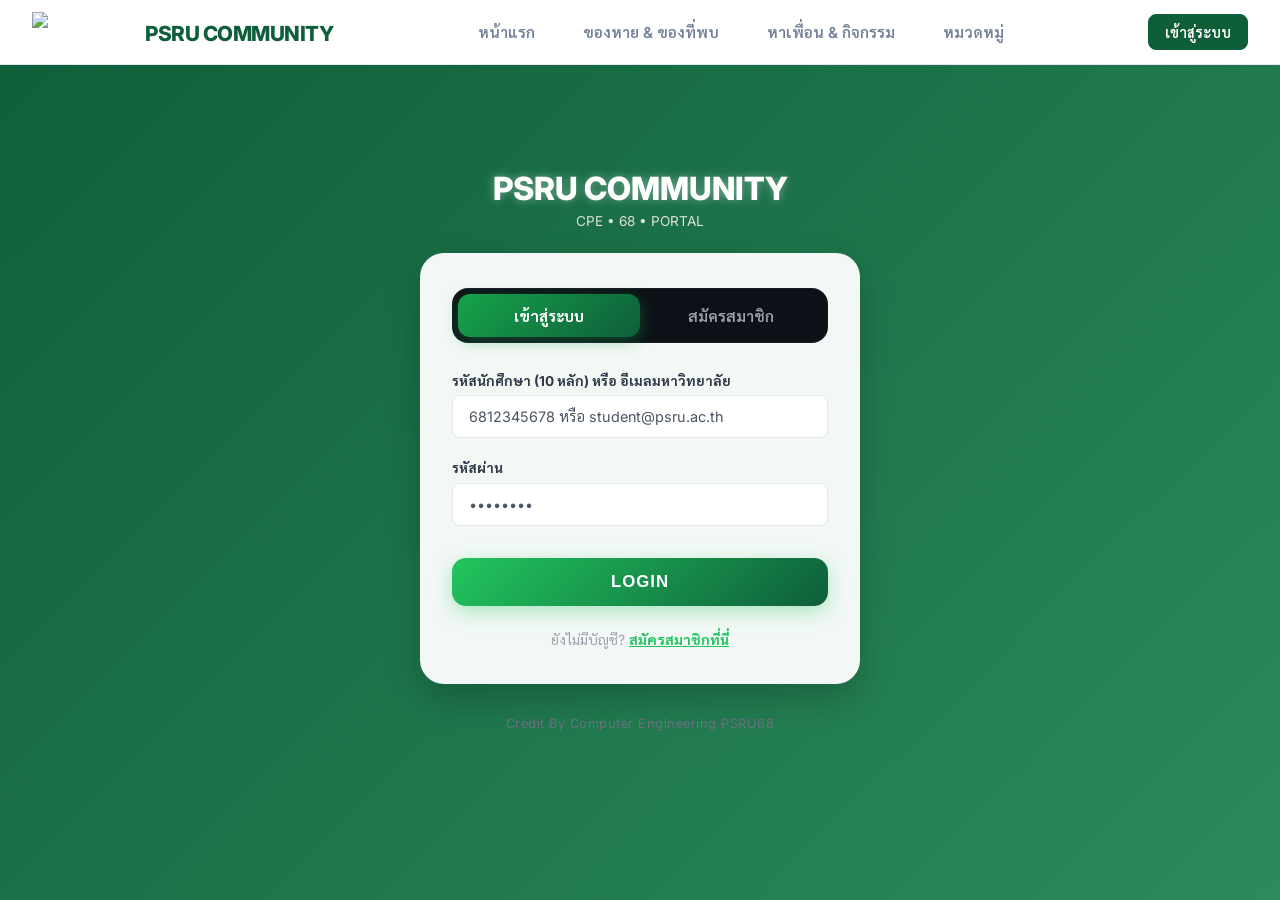
==== login.html @ f719db43 "fdasfsdkf" ====
<!DOCTYPE html>
<html lang="th">
<head>
    <meta charset="UTF-8" />
    <meta http-equiv="X-UA-Compatible" content="IE=edge" />
    <meta name="viewport" content="width=device-width, initial-scale=1.0" />
    <title>เข้าสู่ระบบ – PSRU Community</title>
    <meta name="description" content="เข้าสู่ระบบ PSRU Community เพื่อใช้บริการของหายได้คืน ค้นหาเพื่อน และกลุ่มกิจกรรม" />
    <!-- Google Fonts -->
    <link rel="preconnect" href="https://fonts.googleapis.com" />
    <link rel="preconnect" href="https://fonts.gstatic.com" crossorigin />
    <link href="https://fonts.googleapis.com/css2?family=Inter:wght@400;500;600;700;800&family=Sarabun:wght@400;500;600;700;800&display=swap" rel="stylesheet" />
    <!-- FontAwesome -->
    <link rel="stylesheet" href="https://cdnjs.cloudflare.com/ajax/libs/font-awesome/6.5.0/css/all.min.css" />
    <link rel="stylesheet" href="assets/css/style.css" />
</head>
<body class="auth-page">
    <!-- Top Navigation Bar -->
    <nav class="navbar" style="position: absolute; top: 0; left: 0; width: 100%;">
        <div class="nav-brand">
            <img src="https://reg.psru.ac.th/images/logo_psru.gif" alt="PSRU Logo" class="nav-logo-img" onerror="this.src='https://upload.wikimedia.org/wikipedia/th/4/4c/ตราประจำมหาวิทยาลัยราชภัฏพิบูลสงคราม.png';this.onerror=null;" />
            <h1 class="logo"><a href="index.html">PSRU COMMUNITY</a></h1>
        </div>
        <div class="nav-links-container">
            <ul class="nav-links">
                <li><a href="index.html" class="nav-link-item">หน้าแรก</a></li>
                <li><a href="index.html" class="nav-link-item">ของหาย & ของที่พบ</a></li>
                <li><a href="index.html" class="nav-link-item">หาเพื่อน & กิจกรรม</a></li>
                <li><a href="index.html" class="nav-link-item">หมวดหมู่</a></li>
            </ul>
        </div>
        <div class="nav-actions">
            <a href="login.html" class="auth-btn active" style="background:var(--primary-color);color:#ffffff;">เข้าสู่ระบบ</a>
        </div>
    </nav>

    <!-- Centered Form Wrapper -->
    <div class="auth-wrapper">


        <div class="auth-brand">
            <h1 class="brand-title">PSRU COMMUNITY</h1>
            <p class="brand-subtitle">CPE • 68 • PORTAL</p>
        </div>
        
        <div class="auth-card">
            <div class="auth-tabs">
                <a href="login.html" class="auth-tab active">เข้าสู่ระบบ</a>
                <a href="register.html" class="auth-tab">สมัครสมาชิก</a>
            </div>
            
            <form id="loginForm">
                <div class="form-group">
                    <label for="loginUsername">รหัสนักศึกษา (10 หลัก) หรือ อีเมลมหาวิทยาลัย</label>
                    <input type="text" id="loginUsername" name="username" placeholder="6812345678 หรือ student@psru.ac.th" required />
                </div>
                
                <div class="form-group">
                    <label for="loginPassword">รหัสผ่าน</label>
                    <input type="password" id="loginPassword" name="password" placeholder="••••••••" required />
                </div>
                
                <button type="submit" class="btn-submit">LOGIN</button>
            </form>
            
            <div class="auth-footer-link">
                ยังไม่มีบัญชี? <a href="register.html">สมัครสมาชิกที่นี่</a>
            </div>
        </div>
        
        <div class="auth-page-footer">
            Credit By Computer Engineering PSRU68
        </div>
    </div>

    <!-- Scripts -->
    <script src="assets/js/auth.js"></script>
</body>
</html>
---- assets/css/style.css ----
/* assets/css/style.css */
/* PSRU Green Premium Responsive Web Theme */

:root {
  --primary-color: #0E5E3A;       /* Deep Forest Green */
  --primary-hover: #074026;       /* Darker Forest Green */
  --accent-color: #2C8A5C;        /* Mid Active Green */
  --accent-light: #E8F5E9;        /* Light Highlight Green */
  --bg-color: #F4F9F4;            /* Mint Soft Backdrop */
  --card-bg: #FFFFFF;             /* Pure White */
  --border-color: #E2E8F0;        /* Light Gray Borders */
  --text-main: #2D3748;           /* Charcoal Text */
  --text-muted: #718096;          /* Muted Gray Text */
  --shadow-sm: 0 2px 4px rgba(0,0,0,0.02);
  --shadow-md: 0 4px 12px rgba(14, 94, 58, 0.05);
  --shadow-lg: 0 10px 25px rgba(14, 94, 58, 0.08);
  --radius-sm: 8px;
  --radius-md: 16px;
  --radius-lg: 24px;
  --font-base: 'Inter', 'Sarabun', sans-serif;
}

* {
  margin: 0;
  padding: 0;
  box-sizing: border-box;
}

html, body {
  min-height: 100%;
  font-family: var(--font-base);
  background-color: var(--bg-color);
  color: var(--text-main);
  -webkit-font-smoothing: antialiased;
}

a {
  color: inherit;
  text-decoration: none;
}

/* Core Container Utility */
.container {
  width: 100%;
  max-width: 1200px;
  margin: 0 auto;
  padding: 0 1.5rem;
}

.hidden {
  display: none !important;
}

/* Global Buttons styling */
/* Global Buttons styling */
.btn-primary {
  background: linear-gradient(135deg, var(--accent-color), var(--primary-color));
  color: #ffffff;
  border: none;
  padding: 0.65rem 1.4rem;
  border-radius: var(--radius-md);
  font-weight: 600;
  cursor: pointer;
  transition: all 0.25s cubic-bezier(0.4, 0, 0.2, 1);
  box-shadow: 0 4px 12px rgba(14, 94, 58, 0.15);
}

.btn-primary:hover {
  transform: translateY(-2px);
  box-shadow: 0 6px 16px rgba(14, 94, 58, 0.25)
}

/* Authentication Page Styles */
.auth-page {
  min-height: 100vh;
  background: linear-gradient(135deg, var(--primary-color), var(--accent-color));
  display: flex;
  flex-direction: column;
  align-items: center;
  justify-content: center;
  padding: 2rem 1rem;
  color: #ffffff;
}

.auth-wrapper {
  width: 100%;
  max-width: 440px;
  display: flex;
  flex-direction: column;
  align-items: center;
  justify-content: center;
  margin: auto;
}

.auth-illustration {
  display: none !important;
}

.auth-brand {
  text-align: center;
  margin-bottom: 1.5rem;
}

.auth-brand .brand-title {
  font-size: 2rem;
  font-weight: 800;
  color: #ffffff;
  text-shadow: 0 0 10px rgba(255,255,255,0.4);
}
.auth-brand .brand-subtitle {
  font-size: 0.85rem;
  color: #e0e0e0;
  margin-top: 0.3rem;
}

.auth-card {
  width: 100%;
  max-width: 440px;
  background: rgba(255, 255, 255, 0.95);
  border-radius: var(--radius-lg);
  padding: 2.2rem 2rem;
  box-shadow: 0 15px 35px rgba(0, 0, 0, 0.2);
  backdrop-filter: blur(10px);
}


.auth-tabs {
  display: flex;
  background: #0d1117;
  padding: 5px;
  border-radius: 16px;
  margin-bottom: 1.75rem;
  border: 1px solid rgba(255, 255, 255, 0.05);
}

.auth-tab {
  flex: 1;
  text-align: center;
  padding: 0.7rem 1rem;
  font-size: 0.95rem;
  font-weight: 600;
  color: #9ca3af;
  border-radius: 12px;
  transition: all 0.25s ease;
}

.auth-tab:hover {
  color: #ffffff;
}

.auth-tab.active {
  background: linear-gradient(135deg, #16a34a, #0e5e3a);
  color: #ffffff;
  font-weight: 700;
  box-shadow: 0 4px 15px rgba(22, 163, 74, 0.4);
}

.form-group {
  margin-bottom: 1.25rem;
  text-align: left;
}

.form-group label {
  display: block;
  font-size: 0.85rem;
  font-weight: 600;
  color: #d1d5db;
  margin-bottom: 0.5rem;
}

.form-group input,
.form-group select,
.form-group textarea {
  width: 100%;
  padding: 0.85rem 1.1rem;
  font-size: 0.95rem;
  font-family: inherit;
  border: 1px solid rgba(255, 255, 255, 0.1);
  border-radius: 12px;
  background-color: #12171f;
  color: #ffffff;
  outline: none;
  transition: all 0.25s ease;
}

.form-group input::placeholder {
  color: #4b5563;
}

.form-group input:focus,
.form-group select:focus,
.form-group textarea:focus {
  border-color: #22c55e;
  background-color: #161c27;
  box-shadow: 0 0 15px rgba(34, 197, 94, 0.25);
}

.form-group select option {
  background-color: #12171f;
  color: #ffffff;
}

.btn-submit {
  width: 100%;
  padding: 0.9rem 1.5rem;
  font-size: 1.05rem;
  font-weight: 800;
  letter-spacing: 1px;
  text-transform: uppercase;
  background: linear-gradient(135deg, #22c55e 0%, #0e5e3a 100%);
  color: #ffffff;
  border: none;
  border-radius: 14px;
  cursor: pointer;
  margin-top: 0.75rem;
  transition: all 0.25s cubic-bezier(0.4, 0, 0.2, 1);
  box-shadow: 0 6px 20px rgba(34, 197, 94, 0.35);
}

.btn-submit:hover {
  transform: translateY(-2px);
  box-shadow: 0 8px 25px rgba(34, 197, 94, 0.5);
  background: linear-gradient(135deg, #25e26b 0%, #107247 100%);
}

.btn-submit:active {
  transform: translateY(0);
}

.auth-footer-link {
  margin-top: 1.5rem;
  font-size: 0.88rem;
  color: #9ca3af;
  text-align: center;
}

.auth-footer-link a {
  color: #22c55e;
  font-weight: 700;
  text-decoration: underline;
  transition: color 0.2s ease;
}

.auth-footer-link a:hover {
  color: #4ade80;
}

.auth-page-footer {
  margin-top: 2rem;
  font-size: 0.8rem;
  color: #6b7280;
  text-align: center;
  letter-spacing: 0.5px;
}

/* Top Navigation Navbar */
.navbar {
  display: flex;
  justify-content: space-between;
  align-items: center;
  padding: 0.75rem 2rem;
  background: var(--card-bg);
  border-bottom: 1px solid var(--border-color);
  box-shadow: var(--shadow-sm);
  position: sticky;
  top: 0;
  z-index: 100;
}

.nav-brand {
  display: flex;
  align-items: center;
  gap: 0.75rem;
}

.nav-logo-img {
  height: 40px;
  width: auto;
  object-fit: contain;
}

.logo a {
  font-size: 1.3rem;
  font-weight: 800;
  letter-spacing: -0.5px;
  color: var(--primary-color);
}

.nav-links-container {
  display: flex;
  align-items: center;
}

.nav-links {
  display: flex;
  list-style: none;
  gap: 1.5rem;
}

.nav-link-item {
  font-size: 0.95rem;
  font-weight: 600;
  color: var(--text-muted);
  padding: 0.5rem 0.75rem;
  border-radius: var(--radius-sm);
  transition: all 0.2s ease;
  position: relative;
}

.nav-link-item:hover,
.nav-link-item.active {
  color: var(--primary-color);
  background: var(--accent-light);
}

.nav-link-item .badge-dot {
  position: absolute;
  top: 6px;
  right: 2px;
  width: 8px;
  height: 8px;
  background: #E53E3E;
  border-radius: 50%;
  border: 1.5px solid var(--card-bg);
}

.nav-actions {
  display: flex;
  align-items: center;
  gap: 1rem;
}

.auth-btn {
  font-size: 0.9rem;
  font-weight: 600;
  color: var(--primary-color);
  padding: 0.5rem 1rem;
  border-radius: var(--radius-sm);
  border: 1.5px solid var(--primary-color);
  transition: all 0.2s ease;
}

.auth-btn:hover {
  background: var(--primary-color);
  color: #ffffff;
}

.user-nav-avatar {
  width: 36px;
  height: 36px;
  border-radius: 50%;
  object-fit: cover;
  border: 2px solid var(--primary-color);
  cursor: pointer;
}

/* Mobile Toggle and drawer */
.menu-toggle {
  display: none;
  flex-direction: column;
  justify-content: space-between;
  width: 24px;
  height: 18px;
  cursor: pointer;
}

.menu-toggle span {
  display: block;
  height: 2.5px;
  width: 100%;
  background-color: var(--primary-color);
  border-radius: 2px;
  transition: all 0.2s ease;
}

/* Sidebar Navigation Menu */
.nav-menu {
  position: fixed;
  top: 0;
  right: -300px;
  width: 300px;
  height: 100vh;
  background: var(--card-bg);
  border-left: 1px solid var(--border-color);
  box-shadow: -5px 0 25px rgba(0,0,0,0.05);
  z-index: 1000;
  display: flex;
  flex-direction: column;
  padding: 1.5rem;
  transition: right 0.3s ease;
}

.nav-menu.open {
  right: 0;
}

.nav-menu-header {
  display: flex;
  justify-content: space-between;
  align-items: center;
  border-bottom: 1px solid var(--border-color);
  padding-bottom: 1rem;
  margin-bottom: 1rem;
}

.close-menu {
  font-size: 1.8rem;
  cursor: pointer;
  color: var(--text-muted);
}

.nav-menu-links {
  list-style: none;
  display: flex;
  flex-direction: column;
  gap: 0.75rem;
}

.nav-menu-links li a {
  display: flex;
  align-items: center;
  gap: 0.75rem;
  padding: 0.75rem 1rem;
  font-size: 0.95rem;
  font-weight: 600;
  border-radius: var(--radius-sm);
  color: var(--text-muted);
  transition: all 0.2s ease;
}

.nav-menu-links li a:hover {
  background: var(--accent-light);
  color: var(--primary-color);
}

.nav-menu-links li a i {
  width: 20px;
  color: var(--primary-color);
}

.menu-overlay {
  position: fixed;
  top: 0;
  left: 0;
  width: 100vw;
  height: 100vh;
  background: rgba(0,0,0,0.4);
  opacity: 0;
  pointer-events: none;
  z-index: 999;
  transition: opacity 0.3s ease;
}

.menu-overlay.open {
  opacity: 1;
  pointer-events: auto;
}

/* User profile section in mobile drawer */
.user-profile-section {
  background: var(--accent-light);
  border-radius: var(--radius-md);
  padding: 1rem;
  margin-bottom: 1rem;
}

.user-profile-section .welcome-text {
  font-size: 0.8rem;
  color: var(--text-muted);
}

.user-profile-section .username-text {
  font-weight: 700;
  color: var(--primary-color);
  margin-top: 0.15rem;
}

/* App Main section and web views */
.app-main {
  min-height: calc(100vh - 150px);
  padding-bottom: 3rem;
}

.web-view {
  display: none;
}

.web-view.active {
  display: block;
}




/* SECTION 1: HOME VIEW DESIGN */
.home-hero {
  background: linear-gradient(135deg, var(--primary-color), var(--accent-color));
  padding: 5rem 1rem 6rem 1rem;
  text-align: center;
  color: #ffffff;
  position: relative;
  overflow: hidden;
}

.home-hero-bg {
  position: absolute;
  top: 0;
  left: 0;
  width: 100%;
  height: 100%;
  background-image: radial-gradient(circle at 80% 20%, rgba(255,255,255,0.08) 0%, transparent 60%);
  z-index: 1;
}

.home-hero-content {
  position: relative;
  z-index: 2;
  max-width: 700px;
  margin: 0 auto;
}

.home-hero h2 {
  font-size: 2.25rem;
  font-weight: 800;
  margin-bottom: 0.5rem;
  letter-spacing: -0.5px;
}

.home-hero p {
  font-size: 1.05rem;
  opacity: 0.85;
  margin-bottom: 2rem;
}

.search-wrapper {
  position: relative;
  max-width: 550px;
  margin: 0 auto;
}

.search-icon {
  position: absolute;
  left: 1.25rem;
  top: 50%;
  transform: translateY(-50%);
  color: var(--text-muted);
  font-size: 1rem;
}

.search-wrapper input {
  width: 100%;
  padding: 1rem 1rem 1rem 3rem;
  border-radius: var(--radius-lg);
  border: 1px solid var(--border-color);
  font-family: inherit;
  font-size: 1rem;
  color: var(--text-main);
  box-shadow: 0 4px 15px rgba(0,0,0,0.06);
  outline: none;
  background: #ffffff;
  transition: all 0.25s ease;
}

.search-wrapper input:focus {
  box-shadow: 0 6px 20px rgba(14, 94, 58, 0.15);
  border-color: var(--primary-color);
}

/* Promo marketing banner */
.promo-banner-container {
  max-width: 1200px;
  margin: -2.5rem auto 2.5rem auto;
  padding: 0 1.5rem;
  position: relative;
  z-index: 3;
}

.promo-banner {
  background: #ffffff;
  border: 1px solid var(--border-color);
  border-radius: var(--radius-lg);
  padding: 2rem;
  display: flex;
  justify-content: space-between;
  align-items: center;
  box-shadow: var(--shadow-lg);
  overflow: hidden;
  gap: 1.5rem;
}

.promo-content {
  flex: 1;
}

.promo-content h3 {
  font-size: 1.4rem;
  font-weight: 800;
  color: var(--primary-color);
  margin-bottom: 0.5rem;
}

.promo-content p {
  font-size: 0.95rem;
  color: var(--text-muted);
}

.promo-img {
  width: 180px;
  height: auto;
  object-fit: contain;
}

/* Category shortcut grids */
.section-title {
  font-size: 1.25rem;
  font-weight: 800;
  color: var(--primary-color);
  margin-bottom: 1.25rem;
}

.shortcut-section {
  margin-bottom: 3rem;
}

.shortcut-grid {
  display: grid;
  grid-template-columns: repeat(4, 1fr);
  gap: 1.25rem;
}

.shortcut-card {
  background: var(--card-bg);
  border: 1px solid var(--border-color);
  border-radius: var(--radius-md);
  padding: 1.25rem;
  display: flex;
  align-items: center;
  gap: 1rem;
  cursor: pointer;
  box-shadow: var(--shadow-sm);
  transition: all 0.25s cubic-bezier(0.4, 0, 0.2, 1);
}

.shortcut-card:hover {
  transform: translateY(-4px);
  box-shadow: var(--shadow-md);
  border-color: var(--accent-light);
}

.shortcut-icon {
  width: 48px;
  height: 48px;
  border-radius: var(--radius-sm);
  display: flex;
  align-items: center;
  justify-content: center;
  font-size: 1.25rem;
}

.icon-lost { background: rgba(229, 62, 62, 0.1); color: #E53E3E; }
.icon-friend { background: rgba(49, 151, 149, 0.1); color: #319795; }
.icon-all { background: rgba(49, 130, 206, 0.1); color: #3182CE; }
.icon-cat { background: rgba(14, 94, 58, 0.1); color: var(--primary-color); }

.shortcut-info h4 {
  font-size: 0.95rem;
  font-weight: 700;
  margin-bottom: 0.15rem;
}

.shortcut-info p {
  font-size: 0.8rem;
  color: var(--text-muted);
}

/* Recent posts layouts */
.recent-posts-section {
  margin-bottom: 3rem;
}

.section-header {
  display: flex;
  justify-content: space-between;
  align-items: center;
  margin-bottom: 1.25rem;
}

.section-header .section-title {
  margin-bottom: 0;
}

.view-all-link {
  font-size: 0.9rem;
  font-weight: 600;
  color: var(--accent-color);
  display: flex;
  align-items: center;
  gap: 0.25rem;
}

/* Card grids for feeds */
.posts-grid {
  display: grid;
  grid-template-columns: repeat(3, 1fr);
  gap: 1.5rem;
}

/* Card Item styles */
.card-item {
  background: var(--card-bg);
  border: 1px solid var(--border-color);
  border-radius: var(--radius-md);
  overflow: hidden;
  box-shadow: var(--shadow-sm);
  display: flex;
  flex-direction: column;
  height: 100%;
  position: relative;
  transition: all 0.25s cubic-bezier(0.4, 0, 0.2, 1);
  cursor: pointer;
}

.card-item:hover {
  transform: translateY(-4px);
  box-shadow: var(--shadow-lg);
  border-color: var(--accent-light);
}

.card-bookmark-btn {
  position: absolute;
  top: 1rem;
  right: 1rem;
  width: 32px;
  height: 32px;
  border-radius: 50%;
  background: rgba(255,255,255,0.9);
  color: var(--text-muted);
  border: none;
  display: flex;
  align-items: center;
  justify-content: center;
  cursor: pointer;
  z-index: 10;
  box-shadow: 0 2px 8px rgba(0,0,0,0.1);
  transition: all 0.2s ease;
}

.card-bookmark-btn:hover {
  transform: scale(1.1);
}

.card-bookmark-btn.active {
  color: var(--primary-color);
}

.card-img-wrapper {
  width: 100%;
  height: 180px;
  position: relative;
  background: #EDF2F7;
  display: flex;
  align-items: center;
  justify-content: center;
  overflow: hidden;
}

.card-img {
  width: 100%;
  height: 100%;
  object-fit: cover;
}

.card-no-img-icon {
  font-size: 2.5rem;
  color: A0AEC0;
}

.card-content {
  padding: 1.25rem;
  display: flex;
  flex-direction: column;
  flex: 1;
}

.card-header-bar {
  display: flex;
  align-items: center;
  gap: 0.5rem;
  margin-bottom: 0.5rem;
}

.badge-tag {
  font-size: 0.75rem;
  font-weight: 700;
  padding: 0.2rem 0.6rem;
  border-radius: 20px;
}

.badge-lost { background: rgba(229, 62, 62, 0.1); color: #E53E3E; }
.badge-found { background: rgba(72, 187, 120, 0.1); color: #48BB78; }
.badge-study { background: rgba(49, 151, 149, 0.1); color: #319795; }
.badge-project { background: rgba(49, 130, 206, 0.1); color: #3182CE; }
.badge-activity { background: rgba(214, 158, 46, 0.1); color: #D69E2E; }
.badge-sport { background: rgba(128, 90, 213, 0.1); color: #805AD5; }

.card-date-meta {
  font-size: 0.75rem;
  color: var(--text-muted);
}

.card-title-text {
  font-size: 1.05rem;
  font-weight: 700;
  margin-bottom: 0.5rem;
  color: var(--primary-color);
  line-height: 1.4;
  overflow: hidden;
  text-overflow: ellipsis;
  display: -webkit-box;
  -webkit-line-clamp: 2;
  -webkit-box-orient: vertical;
}

.card-desc-snippet {
  font-size: 0.85rem;
  color: var(--text-muted);
  line-height: 1.5;
  margin-bottom: 1rem;
  overflow: hidden;
  text-overflow: ellipsis;
  display: -webkit-box;
  -webkit-line-clamp: 2;
  -webkit-box-orient: vertical;
}

.card-footer-meta {
  margin-top: auto;
  display: flex;
  align-items: center;
  justify-content: space-between;
  border-top: 1px solid var(--border-color);
  padding-top: 0.75rem;
  font-size: 0.8rem;
  color: var(--text-muted);
}

.card-author {
  display: flex;
  align-items: center;
  gap: 0.4rem;
}

.card-author-avatar {
  width: 20px;
  height: 20px;
  border-radius: 50%;
  object-fit: cover;
}

/* SECTION 2: LOST & FOUND MAIN PAGE */
.view-header {
  display: flex;
  justify-content: space-between;
  align-items: center;
  padding-top: 2rem;
  padding-bottom: 1rem;
}

.view-title {
  font-size: 1.5rem;
  font-weight: 800;
  color: var(--primary-color);
}

.view-header-actions {
  display: flex;
  gap: 0.75rem;
  align-items: center;
}

.inline-search input {
  padding-top: 0.6rem;
  padding-bottom: 0.6rem;
  border-radius: var(--radius-md);
  font-size: 0.9rem;
}

.btn-filter {
  background: var(--card-bg);
  border: 1px solid var(--border-color);
  padding: 0.6rem 1rem;
  border-radius: var(--radius-md);
  font-family: inherit;
  font-size: 0.9rem;
  font-weight: 600;
  color: var(--text-main);
  cursor: pointer;
  display: flex;
  align-items: center;
  gap: 0.5rem;
  transition: all 0.2s ease;
}

.btn-filter:hover {
  background: var(--accent-light);
  color: var(--primary-color);
}

/* Tabs navigations */
.tab-container {
  margin-bottom: 1.5rem;
}

.tab-navigation {
  display: flex;
  gap: 0.5rem;
  border-bottom: 2px solid var(--border-color);
  padding-bottom: 2px;
}

.tab-btn {
  background: none;
  border: none;
  padding: 0.75rem 1.25rem;
  font-family: inherit;
  font-size: 0.95rem;
  font-weight: 600;
  color: var(--text-muted);
  cursor: pointer;
  position: relative;
  transition: all 0.25s ease;
}

.tab-btn:hover {
  color: var(--primary-color);
}

.tab-btn.active {
  color: var(--primary-color);
  font-weight: 700;
}

.tab-btn.active::after {
  content: '';
  position: absolute;
  bottom: -4px;
  left: 0;
  width: 100%;
  height: 4px;
  background-color: var(--primary-color);
  border-radius: 4px;
}

/* SECTION 4: CATEGORIES GRID VIEW */
.categories-grid {
  display: grid;
  grid-template-columns: repeat(3, 1fr);
  gap: 1.5rem;
  padding-top: 1rem;
}

.cat-item-card {
  background: var(--card-bg);
  border: 1px solid var(--border-color);
  border-radius: var(--radius-md);
  padding: 1.75rem;
  display: flex;
  flex-direction: column;
  align-items: center;
  text-align: center;
  cursor: pointer;
  box-shadow: var(--shadow-sm);
  transition: all 0.25s ease;
}

.cat-item-card:hover {
  transform: translateY(-4px);
  box-shadow: var(--shadow-md);
  border-color: var(--accent-light);
}

.cat-item-icon-wrapper {
  width: 60px;
  height: 60px;
  border-radius: 50%;
  background: var(--accent-light);
  color: var(--primary-color);
  display: flex;
  align-items: center;
  justify-content: center;
  font-size: 1.5rem;
  margin-bottom: 1rem;
}

.cat-item-title {
  font-size: 1.05rem;
  font-weight: 700;
  margin-bottom: 0.25rem;
}

.cat-item-count {
  font-size: 0.85rem;
  color: var(--text-muted);
}

/* SECTION 5: CHATS PANEL VIEW */
.chats-layout {
  display: grid;
  grid-template-columns: 350px 1fr;
  gap: 0;
  background: var(--card-bg);
  border: 1px solid var(--border-color);
  border-radius: var(--radius-md);
  height: calc(100vh - 140px);
  margin-top: 2rem;
  overflow: hidden;
  box-shadow: var(--shadow-md);
}

.chats-sidebar {
  border-right: 1px solid var(--border-color);
  display: flex;
  flex-direction: column;
  height: 100%;
}

.sidebar-header {
  padding: 1.25rem;
  border-bottom: 1px solid var(--border-color);
}

.sidebar-header h3 {
  font-size: 1.15rem;
  font-weight: 800;
  margin-bottom: 0.75rem;
  color: var(--primary-color);
}

.chat-search input {
  width: 100%;
  padding: 0.5rem 0.75rem;
  border-radius: var(--radius-sm);
  border: 1px solid var(--border-color);
  font-family: inherit;
  font-size: 0.85rem;
  outline: none;
}

.chat-search input:focus {
  border-color: var(--accent-color);
}

.chat-list {
  flex: 1;
  overflow-y: auto;
}

.chat-item {
  display: flex;
  align-items: center;
  gap: 0.75rem;
  padding: 1rem 1.25rem;
  border-bottom: 1px solid var(--border-color);
  cursor: pointer;
  transition: background 0.2s ease;
}

.chat-item:hover {
  background: #F7FAFC;
}

.chat-item.active {
  background: var(--accent-light);
}

.chat-item-avatar {
  width: 44px;
  height: 44px;
  border-radius: 50%;
  object-fit: cover;
}

.chat-item-content {
  flex: 1;
  min-width: 0;
}

.chat-item-meta {
  display: flex;
  justify-content: space-between;
  align-items: center;
  margin-bottom: 0.2rem;
}

.chat-item-name {
  font-size: 0.9rem;
  font-weight: 700;
  white-space: nowrap;
  overflow: hidden;
  text-overflow: ellipsis;
}

.chat-item-time {
  font-size: 0.75rem;
  color: var(--text-muted);
}

.chat-item-body {
  display: flex;
  justify-content: space-between;
  align-items: center;
}

.chat-item-preview {
  font-size: 0.8rem;
  color: var(--text-muted);
  white-space: nowrap;
  overflow: hidden;
  text-overflow: ellipsis;
  flex: 1;
  margin-right: 0.5rem;
}

.chat-unread-badge {
  width: 16px;
  height: 16px;
  border-radius: 50%;
  background: var(--primary-color);
  color: #ffffff;
  font-size: 0.65rem;
  font-weight: 700;
  display: flex;
  align-items: center;
  justify-content: center;
}

/* Chat Active Window Pane */
.chat-window {
  display: flex;
  flex-direction: column;
  height: 100%;
  position: relative;
  background: #FAFAFA;
}

.chat-window-placeholder {
  display: flex;
  flex-direction: column;
  align-items: center;
  justify-content: center;
  height: 100%;
  text-align: center;
  color: var(--text-muted);
  padding: 2rem;
}

.chat-window-placeholder i {
  font-size: 3.5rem;
  color: E2E8F0;
  margin-bottom: 1rem;
}

.chat-window-placeholder h4 {
  font-size: 1.1rem;
  font-weight: 700;
  color: var(--primary-color);
  margin-bottom: 0.25rem;
}

.chat-window-placeholder p {
  font-size: 0.85rem;
  max-width: 320px;
}

.chat-window-content {
  display: flex;
  flex-direction: column;
  height: 100%;
}

.chat-header {
  display: flex;
  justify-content: space-between;
  align-items: center;
  padding: 0.9rem 1.5rem;
  background: #ffffff;
  border-bottom: 1px solid var(--border-color);
}

.chat-user-info {
  display: flex;
  align-items: center;
  gap: 0.75rem;
}

.chat-avatar {
  width: 36px;
  height: 36px;
  border-radius: 50%;
  object-fit: cover;
}

.chat-user-name {
  font-size: 0.95rem;
  font-weight: 700;
}

.chat-status {
  font-size: 0.75rem;
  color: #48BB78;
  display: block;
}

.btn-chat-action {
  background: none;
  border: 1px solid var(--border-color);
  padding: 0.4rem 0.8rem;
  border-radius: var(--radius-sm);
  font-family: inherit;
  font-size: 0.8rem;
  font-weight: 600;
  cursor: pointer;
  display: flex;
  align-items: center;
  gap: 0.4rem;
  transition: all 0.2s ease;
}

.btn-chat-action:hover {
  background: var(--accent-light);
  color: var(--primary-color);
  border-color: var(--primary-color);
}

.chat-messages {
  flex: 1;
  overflow-y: auto;
  padding: 1.5rem;
  display: flex;
  flex-direction: column;
  gap: 1rem;
}

.msg-wrapper {
  display: flex;
  flex-direction: column;
  max-width: 70%;
}

.msg-wrapper.received {
  align-self: flex-start;
}

.msg-wrapper.sent {
  align-self: flex-end;
}

.msg-bubble {
  padding: 0.75rem 1rem;
  border-radius: var(--radius-md);
  font-size: 0.9rem;
  line-height: 1.4;
  word-break: break-word;
}

.received .msg-bubble {
  background: #ffffff;
  color: var(--text-main);
  border-bottom-left-radius: 2px;
  border: 1px solid var(--border-color);
}

.sent .msg-bubble {
  background: var(--primary-color);
  color: #ffffff;
  border-bottom-right-radius: 2px;
}

.msg-time {
  font-size: 0.7rem;
  color: var(--text-muted);
  margin-top: 0.25rem;
}

.sent .msg-time {
  align-self: flex-end;
}

.chat-footer {
  padding: 1rem 1.5rem;
  background: #ffffff;
  border-top: 1px solid var(--border-color);
  display: flex;
  gap: 0.75rem;
}

.chat-footer input {
  flex: 1;
  padding: 0.75rem 1rem;
  border-radius: var(--radius-md);
  border: 1px solid var(--border-color);
  font-family: inherit;
  font-size: 0.9rem;
  outline: none;
}

.chat-footer input:focus {
  border-color: var(--primary-color);
}

.btn-send {
  width: 44px;
  height: 44px;
  border-radius: var(--radius-md);
  background: var(--primary-color);
  color: #ffffff;
  border: none;
  cursor: pointer;
  display: flex;
  align-items: center;
  justify-content: center;
  font-size: 1rem;
  transition: background 0.2s ease;
}

.btn-send:hover {
  background: var(--primary-hover);
}

/* SECTION 6: PROFILE PORTAL PANEL */
.profile-layout {
  display: grid;
  grid-template-columns: 320px 1fr;
  gap: 2rem;
  padding-top: 2rem;
}

.profile-card {
  background: var(--card-bg);
  border: 1px solid var(--border-color);
  border-radius: var(--radius-md);
  overflow: hidden;
  box-shadow: var(--shadow-sm);
  display: flex;
  flex-direction: column;
}

.profile-header-banner {
  height: 100px;
  background: linear-gradient(135deg, var(--primary-color), var(--accent-color));
}

.profile-info-section {
  text-align: center;
  padding: 0 1.5rem 1.5rem 1.5rem;
  margin-top: -50px;
  border-bottom: 1px solid var(--border-color);
}

.profile-avatar-container {
  position: relative;
  width: 100px;
  height: 100px;
  margin: 0 auto 0.75rem auto;
}

.profile-avatar {
  width: 100%;
  height: 100%;
  border-radius: 50%;
  object-fit: cover;
  border: 4px solid #ffffff;
  box-shadow: 0 4px 10px rgba(0,0,0,0.1);
}

.btn-avatar-edit {
  position: absolute;
  bottom: 0;
  right: 0;
  width: 30px;
  height: 30px;
  border-radius: 50%;
  background: var(--primary-color);
  color: #ffffff;
  border: 2px solid #ffffff;
  display: flex;
  align-items: center;
  justify-content: center;
  font-size: 0.75rem;
  cursor: pointer;
}

.profile-name {
  font-size: 1.15rem;
  font-weight: 800;
  color: var(--primary-color);
}

.profile-email {
  font-size: 0.85rem;
  color: var(--text-muted);
  margin-bottom: 0.25rem;
}

.profile-faculty {
  font-size: 0.8rem;
  font-weight: 600;
  color: var(--text-main);
  background: var(--accent-light);
  padding: 0.2rem 0.6rem;
  border-radius: 12px;
  display: inline-flex;
  align-items: center;
  gap: 0.3rem;
  margin-top: 0.5rem;
}

.profile-stats {
  display: flex;
  padding: 1.25rem;
  border-bottom: 1px solid var(--border-color);
}

.stat-item {
  flex: 1;
  text-align: center;
}

.stat-item:not(:last-child) {
  border-right: 1px solid var(--border-color);
}

.stat-value {
  display: block;
  font-size: 1.1rem;
  font-weight: 800;
  color: var(--primary-color);
}

.stat-label {
  font-size: 0.7rem;
  color: var(--text-muted);
  text-transform: uppercase;
  letter-spacing: 0.5px;
}

.profile-menu {
  display: flex;
  flex-direction: column;
  padding: 0.75rem;
}

.profile-menu-item {
  display: flex;
  align-items: center;
  gap: 0.75rem;
  padding: 0.75rem 1rem;
  border: none;
  background: none;
  font-family: inherit;
  font-size: 0.9rem;
  font-weight: 600;
  color: var(--text-muted);
  border-radius: var(--radius-sm);
  cursor: pointer;
  text-align: left;
  transition: all 0.2s ease;
}

.profile-menu-item:hover,
.profile-menu-item.active {
  background: var(--accent-light);
  color: var(--primary-color);
}

.profile-menu-item.text-danger {
  color: #E53E3E;
}

.profile-menu-item.text-danger:hover {
  background: #FFF5F5;
  color: #C53030;
}

.profile-content-area {
  background: var(--card-bg);
  border: 1px solid var(--border-color);
  border-radius: var(--radius-md);
  padding: 1.5rem;
  box-shadow: var(--shadow-sm);
}

.content-area-title {
  font-size: 1.2rem;
  font-weight: 800;
  color: var(--primary-color);
  border-bottom: 1px solid var(--border-color);
  padding-bottom: 0.75rem;
  margin-bottom: 1.25rem;
}

/* SECTION 7: POST DETAIL VIEW STYLE */
.detail-container {
  padding-top: 2rem;
}

.btn-back {
  background: var(--card-bg);
  border: 1px solid var(--border-color);
  padding: 0.5rem 1rem;
  border-radius: var(--radius-sm);
  font-family: inherit;
  font-size: 0.85rem;
  font-weight: 600;
  cursor: pointer;
  display: flex;
  align-items: center;
  gap: 0.5rem;
  margin-bottom: 1.5rem;
  box-shadow: var(--shadow-sm);
  transition: all 0.2s ease;
}

.btn-back:hover {
  background: var(--accent-light);
  color: var(--primary-color);
}

.detail-layout {
  display: grid;
  grid-template-columns: 1fr 1.2fr;
  gap: 2.5rem;
  background: var(--card-bg);
  border: 1px solid var(--border-color);
  border-radius: var(--radius-lg);
  padding: 2.5rem;
  box-shadow: var(--shadow-md);
}

.detail-main-img-wrapper {
  width: 100%;
  border-radius: var(--radius-md);
  overflow: hidden;
  background: #EDF2F7;
  display: flex;
  align-items: center;
  justify-content: center;
  aspect-ratio: 4/3;
  border: 1px solid var(--border-color);
}

.detail-main-img {
  width: 100%;
  height: 100%;
  object-fit: cover;
}

.detail-no-img-placeholder {
  font-size: 4rem;
  color: #CBD5E0;
  display: flex;
  flex-direction: column;
  align-items: center;
  gap: 1rem;
}

.detail-no-img-placeholder span {
  font-size: 0.95rem;
  font-weight: 600;
}

.detail-info-panel {
  display: flex;
  flex-direction: column;
}

.detail-header {
  border-bottom: 1px solid var(--border-color);
  padding-bottom: 1rem;
  margin-bottom: 1.25rem;
}

.badge-post-type {
  font-size: 0.8rem;
  font-weight: 700;
  padding: 0.25rem 0.75rem;
  border-radius: 20px;
  display: inline-block;
  margin-bottom: 0.5rem;
}

.detail-title {
  font-size: 1.6rem;
  font-weight: 800;
  color: var(--primary-color);
  line-height: 1.3;
  margin-bottom: 0.5rem;
}

.detail-meta {
  font-size: 0.85rem;
  color: var(--text-muted);
}

.detail-author {
  font-weight: 700;
  color: var(--text-main);
}

.detail-attributes {
  margin-bottom: 1.5rem;
}

.attributes-table {
  width: 100%;
  border-collapse: collapse;
}

.attributes-table td {
  padding: 0.65rem 0.5rem;
  font-size: 0.9rem;
  border-bottom: 1px solid #EDF2F7;
}

.attributes-table td:first-child {
  font-weight: 600;
  color: var(--text-muted);
  width: 35%;
  display: flex;
  align-items: center;
  gap: 0.5rem;
}

.attributes-table td:first-child i {
  color: var(--primary-color);
  width: 16px;
}

.attributes-table td:last-child {
  color: var(--text-main);
  font-weight: 700;
}

.detail-description {
  margin-bottom: 1.5rem;
}

.detail-description h4 {
  font-size: 0.95rem;
  font-weight: 700;
  color: var(--primary-color);
  margin-bottom: 0.5rem;
}

.detail-description p {
  font-size: 0.9rem;
  color: var(--text-main);
  line-height: 1.6;
}

.detail-contacts {
  margin-bottom: 2rem;
  padding: 1.25rem;
  background: var(--bg-color);
  border-radius: var(--radius-md);
  border: 1px dashed var(--accent-color);
}

.detail-contacts h4 {
  font-size: 0.95rem;
  font-weight: 700;
  color: var(--primary-color);
  margin-bottom: 0.75rem;
}

.contacts-grid {
  display: flex;
  flex-wrap: wrap;
  gap: 1rem;
}

.contact-pill {
  font-size: 0.85rem;
  font-weight: 600;
  background: #ffffff;
  padding: 0.5rem 1rem;
  border-radius: var(--radius-sm);
  display: flex;
  align-items: center;
  gap: 0.5rem;
  border: 1px solid var(--border-color);
}

.contact-pill i {
  font-size: 1rem;
  color: var(--accent-color);
}

.detail-actions {
  display: flex;
  gap: 1rem;
  margin-top: auto;
}

.btn-chat-now {
  flex: 1.5;
  background: linear-gradient(135deg, var(--accent-color), var(--primary-color));
  color: #ffffff;
  border: none;
  padding: 0.9rem;
  border-radius: var(--radius-md);
  font-weight: 700;
  font-family: inherit;
  font-size: 0.95rem;
  cursor: pointer;
  display: flex;
  align-items: center;
  justify-content: center;
  gap: 0.5rem;
  box-shadow: 0 4px 15px rgba(14, 94, 58, 0.15);
  transition: all 0.25s ease;
}

.btn-chat-now:hover {
  transform: translateY(-2px);
  box-shadow: 0 6px 20px rgba(14, 94, 58, 0.25);
}

.btn-bookmark-now {
  flex: 1;
  background: #ffffff;
  border: 1.5px solid var(--primary-color);
  color: var(--primary-color);
  padding: 0.9rem;
  border-radius: var(--radius-md);
  font-weight: 700;
  font-family: inherit;
  font-size: 0.95rem;
  cursor: pointer;
  display: flex;
  align-items: center;
  justify-content: center;
  gap: 0.5rem;
  transition: all 0.25s ease;
}

.btn-bookmark-now:hover {
  background: var(--accent-light);
}

/* CREATE POST MODAL STYLE */
.modal {
  position: fixed;
  top: 0;
  left: 0;
  width: 100%;
  height: 100%;
  background: rgba(0,0,0,0.55);
  backdrop-filter: blur(4px);
  display: flex;
  justify-content: center;
  align-items: center;
  z-index: 1000;
  opacity: 1;
  transition: opacity 0.25s ease;
}

.modal.hidden {
  display: none !important;
}

.modal-content {
  background: #ffffff;
  border-radius: var(--radius-lg);
  width: 90%;
  max-width: 580px;
  max-height: 90vh;
  overflow-y: auto;
  position: relative;
  padding: 2.25rem;
  box-shadow: 0 15px 40px rgba(0,0,0,0.15);
}

.close {
  position: absolute;
  top: 1.25rem;
  right: 1.25rem;
  font-size: 1.75rem;
  cursor: pointer;
  color: var(--text-muted);
  transition: color 0.2s ease;
}

.close:hover {
  color: var(--primary-color);
}

.modal-title {
  font-size: 1.4rem;
  font-weight: 800;
  color: var(--primary-color);
  margin-bottom: 1.5rem;
}

.post-type-selector {
  display: flex;
  background: #EDF2F7;
  padding: 4px;
  border-radius: var(--radius-md);
  margin-bottom: 1.5rem;
  gap: 4px;
}

.type-pill {
  flex: 1;
  text-align: center;
  cursor: pointer;
  position: relative;
}

.type-pill input {
  position: absolute;
  opacity: 0;
  width: 0;
  height: 0;
}

.type-pill span {
  display: block;
  padding: 0.65rem 0;
  font-size: 0.9rem;
  font-weight: 700;
  color: var(--text-muted);
  border-radius: 12px;
  transition: all 0.2s ease;
}

.type-pill input:checked + span {
  background: #ffffff;
  color: var(--primary-color);
  box-shadow: 0 2px 8px rgba(0,0,0,0.06);
}

.form-group {
  margin-bottom: 1.25rem;
}

.form-group-row {
  display: grid;
  grid-template-columns: 1fr 1fr;
  gap: 1rem;
}

.form-group label {
  display: block;
  font-size: 0.85rem;
  font-weight: 700;
  color: var(--text-main);
  margin-bottom: 0.4rem;
}

.form-group input,
.form-group select,
.form-group textarea {
  width: 100%;
  padding: 0.75rem 1rem;
  border: 1.5px solid var(--border-color);
  border-radius: var(--radius-sm);
  background: #ffffff;
  color: var(--text-main);
  font-family: inherit;
  font-size: 0.9rem;
  outline: none;
  box-sizing: border-box;
  transition: all 0.2s ease;
}

.form-group input:focus,
.form-group select:focus,
.form-group textarea:focus {
  border-color: var(--accent-color);
  box-shadow: 0 0 8px rgba(44, 138, 92, 0.12);
}

/* Custom file dropzone upload box */
.file-dropzone {
  border: 2px dashed var(--border-color);
  border-radius: var(--radius-md);
  padding: 2rem 1rem;
  text-align: center;
  cursor: pointer;
  background: #FAFAFA;
  display: flex;
  flex-direction: column;
  align-items: center;
  gap: 0.5rem;
  transition: all 0.2s ease;
}

.file-dropzone:hover {
  border-color: var(--accent-color);
  background: var(--accent-light);
}

.file-dropzone i {
  font-size: 2rem;
  color: var(--text-muted);
}

.file-dropzone span {
  font-size: 0.85rem;
  color: var(--text-muted);
  font-weight: 600;
}

.image-preview-bar {
  display: flex;
  align-items: center;
  gap: 1rem;
  margin-top: 1rem;
  padding: 0.5rem;
  border: 1px solid var(--border-color);
  border-radius: var(--radius-sm);
  position: relative;
}

.image-preview-bar img {
  height: 50px;
  width: 50px;
  object-fit: cover;
  border-radius: 4px;
}

.btn-remove-img {
  position: absolute;
  top: 0.25rem;
  right: 0.5rem;
  background: #E53E3E;
  color: #ffffff;
  border: none;
  width: 20px;
  height: 20px;
  border-radius: 50%;
  display: flex;
  align-items: center;
  justify-content: center;
  cursor: pointer;
  font-size: 0.75rem;
}

.form-actions {
  display: flex;
  justify-content: flex-end;
  gap: 0.75rem;
  margin-top: 1.75rem;
  border-top: 1px solid var(--border-color);
  padding-top: 1.25rem;
}

.btn-cancel {
  background: #EDF2F7;
  color: var(--text-main);
  border: none;
  padding: 0.65rem 1.4rem;
  border-radius: var(--radius-sm);
  font-family: inherit;
  font-size: 0.9rem;
  font-weight: 600;
  cursor: pointer;
}

.btn-cancel:hover {
  background: #E2E8F0;
}

/* Footer Section */
.footer {
  background: var(--primary-color);
  color: #ffffff;
  padding: 3rem 0 2rem 0;
  margin-top: 5rem;
  text-align: center;
}

.footer-content {
  display: flex;
  justify-content: space-between;
  align-items: center;
  margin-bottom: 2rem;
  text-align: left;
}

.footer-brand h4 {
  font-size: 1.15rem;
  font-weight: 800;
  margin-bottom: 0.25rem;
  letter-spacing: 0.5px;
}

.footer-brand p {
  font-size: 0.8rem;
  opacity: 0.75;
}

.footer-links {
  font-size: 0.85rem;
  opacity: 0.9;
}

.footer-links a {
  margin: 0 0.5rem;
  transition: opacity 0.2s ease;
}

.footer-links a:hover {
  text-decoration: underline;
  opacity: 1;
}

.credit {
  font-size: 0.75rem;
  opacity: 0.5;
  border-top: 1px solid rgba(255,255,255,0.08);
  padding-top: 1.5rem;
}


/* RESPONSIVE DESIGN MEDIA QUERIES */

@media (max-width: 1024px) {
  .shortcut-grid {
    grid-template-columns: repeat(2, 1fr);
  }
  .posts-grid {
    grid-template-columns: repeat(2, 1fr);
  }
  .categories-grid {
    grid-template-columns: repeat(2, 1fr);
  }
  .detail-layout {
    grid-template-columns: 1fr;
    gap: 1.75rem;
    padding: 1.75rem;
  }
}

@media (max-width: 768px) {
  .navbar {
    padding: 0.75rem 1.25rem;
  }
  .nav-links-container {
    display: none; /* Hide default navbar links */
  }
  .menu-toggle {
    display: flex; /* Show hamburger */
  }
  
  .home-hero h2 {
    font-size: 1.75rem;
  }
  .promo-banner {
    flex-direction: column;
    text-align: center;
    padding: 1.5rem;
  }
  .promo-img {
    width: 140px;
  }
  
  .chats-layout {
    grid-template-columns: 1fr;
    height: calc(100vh - 120px);
  }
  
  .chats-sidebar {
    display: flex;
  }
  
  /* If chat active content is showing on mobile, hide the sidebar, and vice versa */
  .chats-layout.chat-open .chats-sidebar {
    display: none;
  }
  
  .chats-layout.chat-open .chat-window {
    display: flex;
  }
  
  .profile-layout {
    grid-template-columns: 1fr;
    gap: 1.5rem;
  }
}

@media (max-width: 480px) {
  .shortcut-grid {
    grid-template-columns: 1fr;
  }
  .posts-grid {
    grid-template-columns: 1fr;
  }
  .categories-grid {
    grid-template-columns: 1fr;
  }
  .view-header {
    flex-direction: column;
    align-items: flex-start;
    gap: 0.75rem;
  }
  .view-header-actions {
    width: 100%;
  }
  .inline-search {
    flex: 1;
  }
  
  .tab-navigation {
    overflow-x: auto;
    white-space: nowrap;
    -webkit-overflow-scrolling: touch;
    gap: 0.25rem;
  }
  
  .footer-content {
    flex-direction: column;
    gap: 1.5rem;
    text-align: center;
  }
  .form-group-row {
    grid-template-columns: 1fr;
    gap: 0;
  }
}
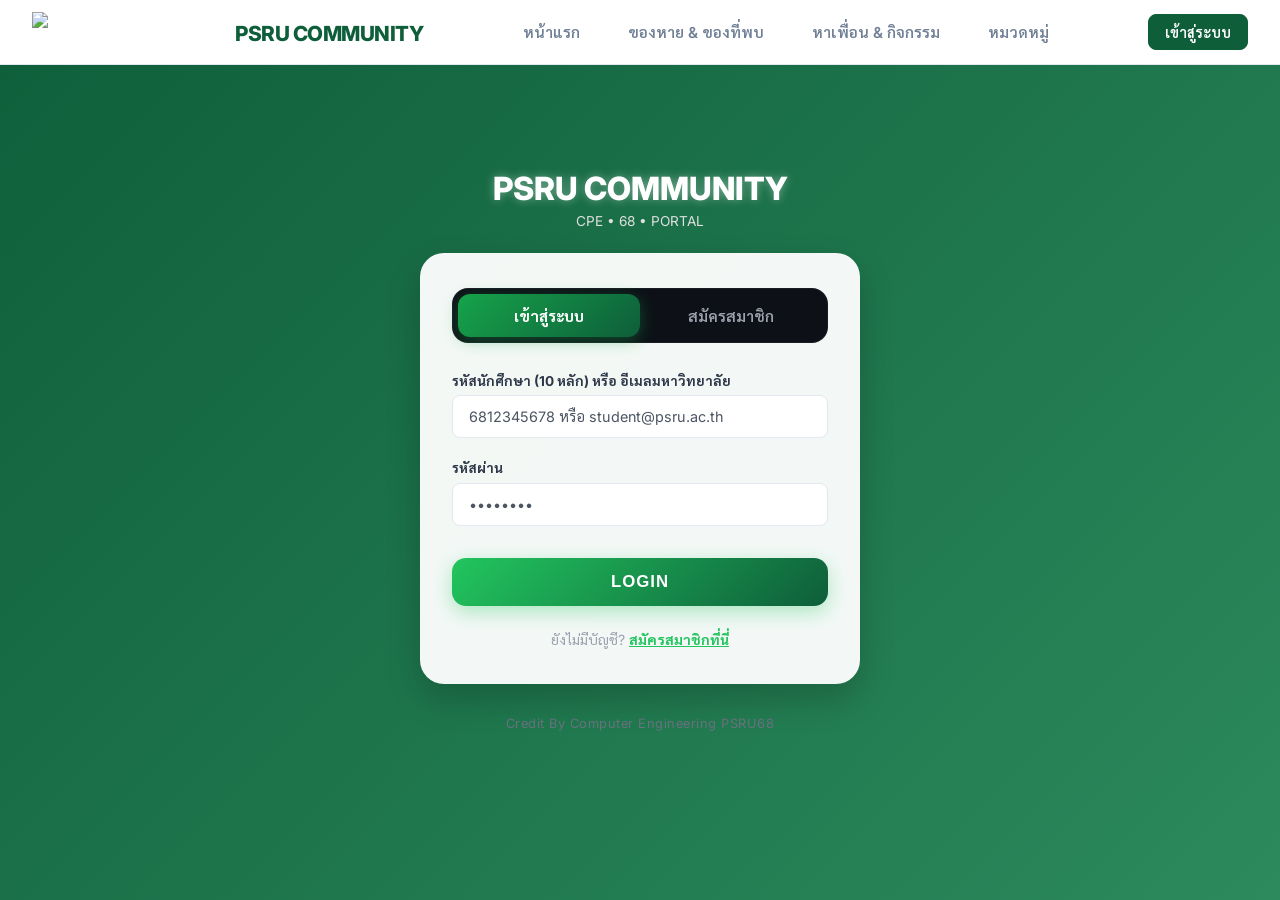
==== commit 2d0a963a: "Update PSRU Community logo and index changes" ====
--- a/login.html
+++ b/login.html
@@ -18,7 +18,7 @@
     <!-- Top Navigation Bar -->
     <nav class="navbar" style="position: absolute; top: 0; left: 0; width: 100%;">
         <div class="nav-brand">
-            <img src="https://reg.psru.ac.th/images/logo_psru.gif" alt="PSRU Logo" class="nav-logo-img" onerror="this.src='https://upload.wikimedia.org/wikipedia/th/4/4c/ตราประจำมหาวิทยาลัยราชภัฏพิบูลสงคราม.png';this.onerror=null;" />
+            <img src="file:///C:/Users/user/.gemini/antigravity/brain/5addf0d2-7003-420b-beef-48d3bb5cba2d/psru_community_logo_1785163857299.jpg" alt="PSRU Community Logo" class="nav-logo-img" />
             <h1 class="logo"><a href="index.html">PSRU COMMUNITY</a></h1>
         </div>
         <div class="nav-links-container">
